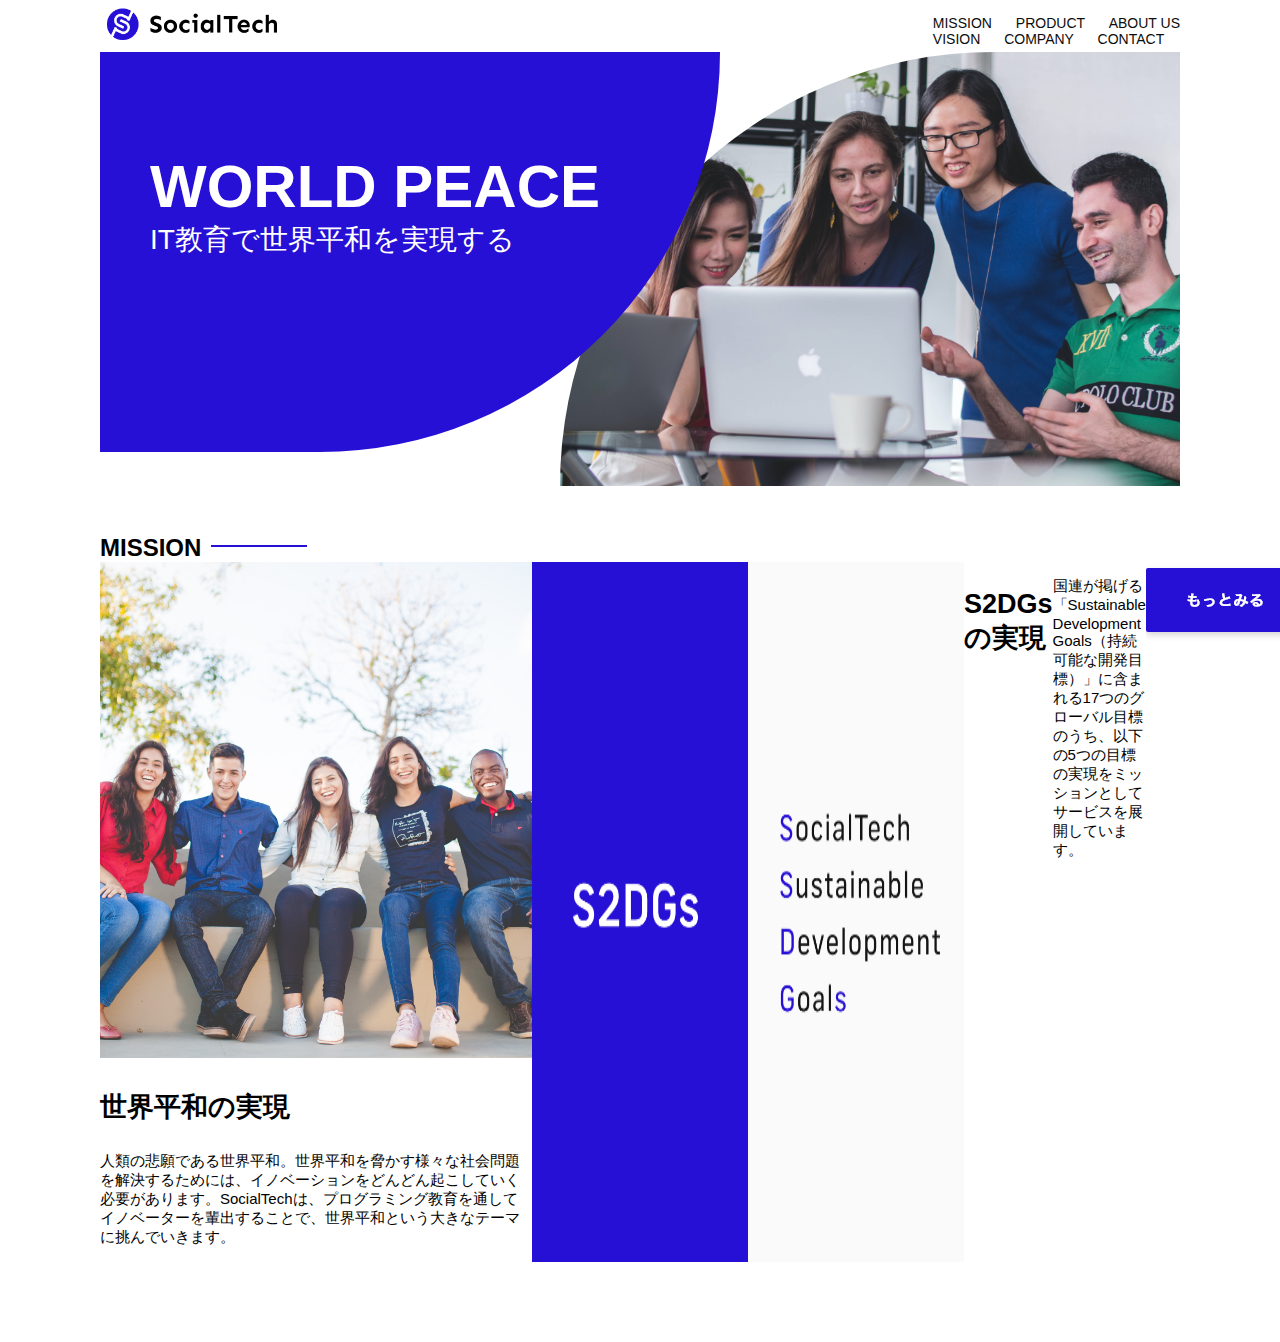
==== socialtech/index.html @ 605e104d "フォルダをアップロードしました" ====
<!DOCTYPE html>
<html>
<head>
  <title>SocialTech</title>
  <meta charset="utf-8">
  <meta name="description" content="SocialTechはEdTech業界のリーディングカンパニーを目指します。">
  <meta name="viewport" content="width=device-width, initial-scale=1.0">
  <link rel="stylesheet" href="style.css">
</head>

<body>
    <!-- ヘッダー -->
    <header>
      <!-- ロゴ -->
      <a href="index.html" id="logo"><img src="images/logo.png" alt="トップページに戻る"></a>
    
    <!-- PC用ナビゲーション -->
      <nav id="nav-pc">
        <a href="mission.html">MISSION</a>
        <a href="product.html">PRODUCT</a>
        <a href="index.html#aboutus">ABOUT US</a>
        <!-- 以下の場所までスクロールされる -->
          <section id="aboutus">
          </section>
        <a href="index.html#vision">VISION</a>
        <a href="index.html#company">COMPANY</a>
        <a href="index.html#contact">CONTACT</a>
      </nav>
    </header>

    <main>
      <article>
        <!-- メインビジュアル -->
        <section id="main-visual">
          <div id="main-message">
            <h1>WORLD PEACE</h1>
            <p>IT教育で世界平和を実現する</p>
          </div>
          <img src="images/index/index-main.png" alt="PCの周りに集まる多国籍の仲間たち">
        </section>

        <!-- ミッション -->
        <section id="mission">
          <h2 class="index-h2">MISSION</h2>
          <div id="mission-flex">
            <div>
              <img id="mission-photo" src="images/index/index-mission.png" alt="屋外のベンチで写真を撮影する多国籍の仲間たち">              
              <h3>世界平和の実現</h3>
              <p>
                人類の悲願である世界平和。世界平和を脅かす様々な社会問題を解決するためには、イノベーションをどんどん起こしていく必要があります。SocialTechは、プログラミング教育を通してイノベーターを輩出することで、世界平和という大きなテーマに挑んでいきます。
              </p>
           </div>
            <img id="s2dgs" src="images/index/s2dgs.png" alt="S2DGs">
            <h3>S2DGsの実現</h3>
            <p>国連が掲げる「Sustainable Development Goals（持続可能な開発目標）」に含まれる17つのグローバル目標のうち、以下の5つの目標の実現をミッションとしてサービスを展開しています。</p>
              <a href="mission.html">
                <img src="images/button-more.png" alt="もっとみる">
                </a>
           <div>
           </div>
         </div>
       </section>
     </article>
   </main>
 </body>
 
 </html>
 

              </p>
            </div>
            <div>
            </div>
          </div>
        </section>

      </article>

      

    </main>

</body>




</html>
---- socialtech/style.css ----
/* PC、スマホ共通スタイル */
  body {
    font-family: "Source Sans Pro","Hiragino Kaku Gothic ProN", Meiryo, Arial, sans-serif;
  }
  
  p {
    font-size: 15px;
  }

/* ==============
PC用のスタイル
==================*/
/* 横幅設定 */
  body {
    max-width: 1080px;
    min-width: 960px;
    margin: 0 auto 0 auto;
  }

  /* ヘッダー */
  header {
    display: flex;
    justify-content: space-between;
  }
/* ナビゲーションのレイアウト */
  #nav-pc {
    font-size: 14px;
    padding-top: 15px;
  }
/* ナビゲーションのリンクの装飾設定 */
  #nav-pc > a {
    text-decoration: none;
    margin-left: 20px;
  }

  #nav-pc > a:link {
    color: #0d0d0d;
  }

  #nav-pc > a:visited {
    color: #0d0d0d;
  }

  #nav-pc > a:hover {
    color: #0d0d0d;
    text-decoration: underline;
  }

  #nav-pc > a:active {
    color: #0d0d0d;
  }

  /* メインビジュアル */
  #main-visual {
    position: relative;
    height: 400px;
  }

  #main-message {
    position: absolute;
    top: 0;
    left: 0;
    background-color: #2710d5;
    color: #ffffff;
    border-radius: 0 0 476px 0;
    max-width: 620px;
    height: 100%;
    width: 100%;
    z-index: 11;
  }

  #main-message > h1 {
    font-size: 60px;
    font-weight: bold;
    margin: 100px 0 0 50px;
  }

  #main-message > p {
    font-size: 28px;
    margin: 0 0 0 50px;
  }

  #main-visual > img {
    max-width: 620px;
    border-radius: 476px 0 0 0;
    position: absolute;
    top: 0;
    right: 0;
    z-index: 10;
  }

  /* 見出し */
  h2 {
    margin: 40px 0 0 0;
  }

  h2::after {
    content: url(images/line.png);
    margin-left: 10px;
  }

  h3 {
    font-size: 27px;
  }

  /*  ミッション */
  #mission {
    margin: 80px auto 80px auto;
    width: 100%;
  }

  #mission-flex {
    width: 100%;
    display: flex;
  }
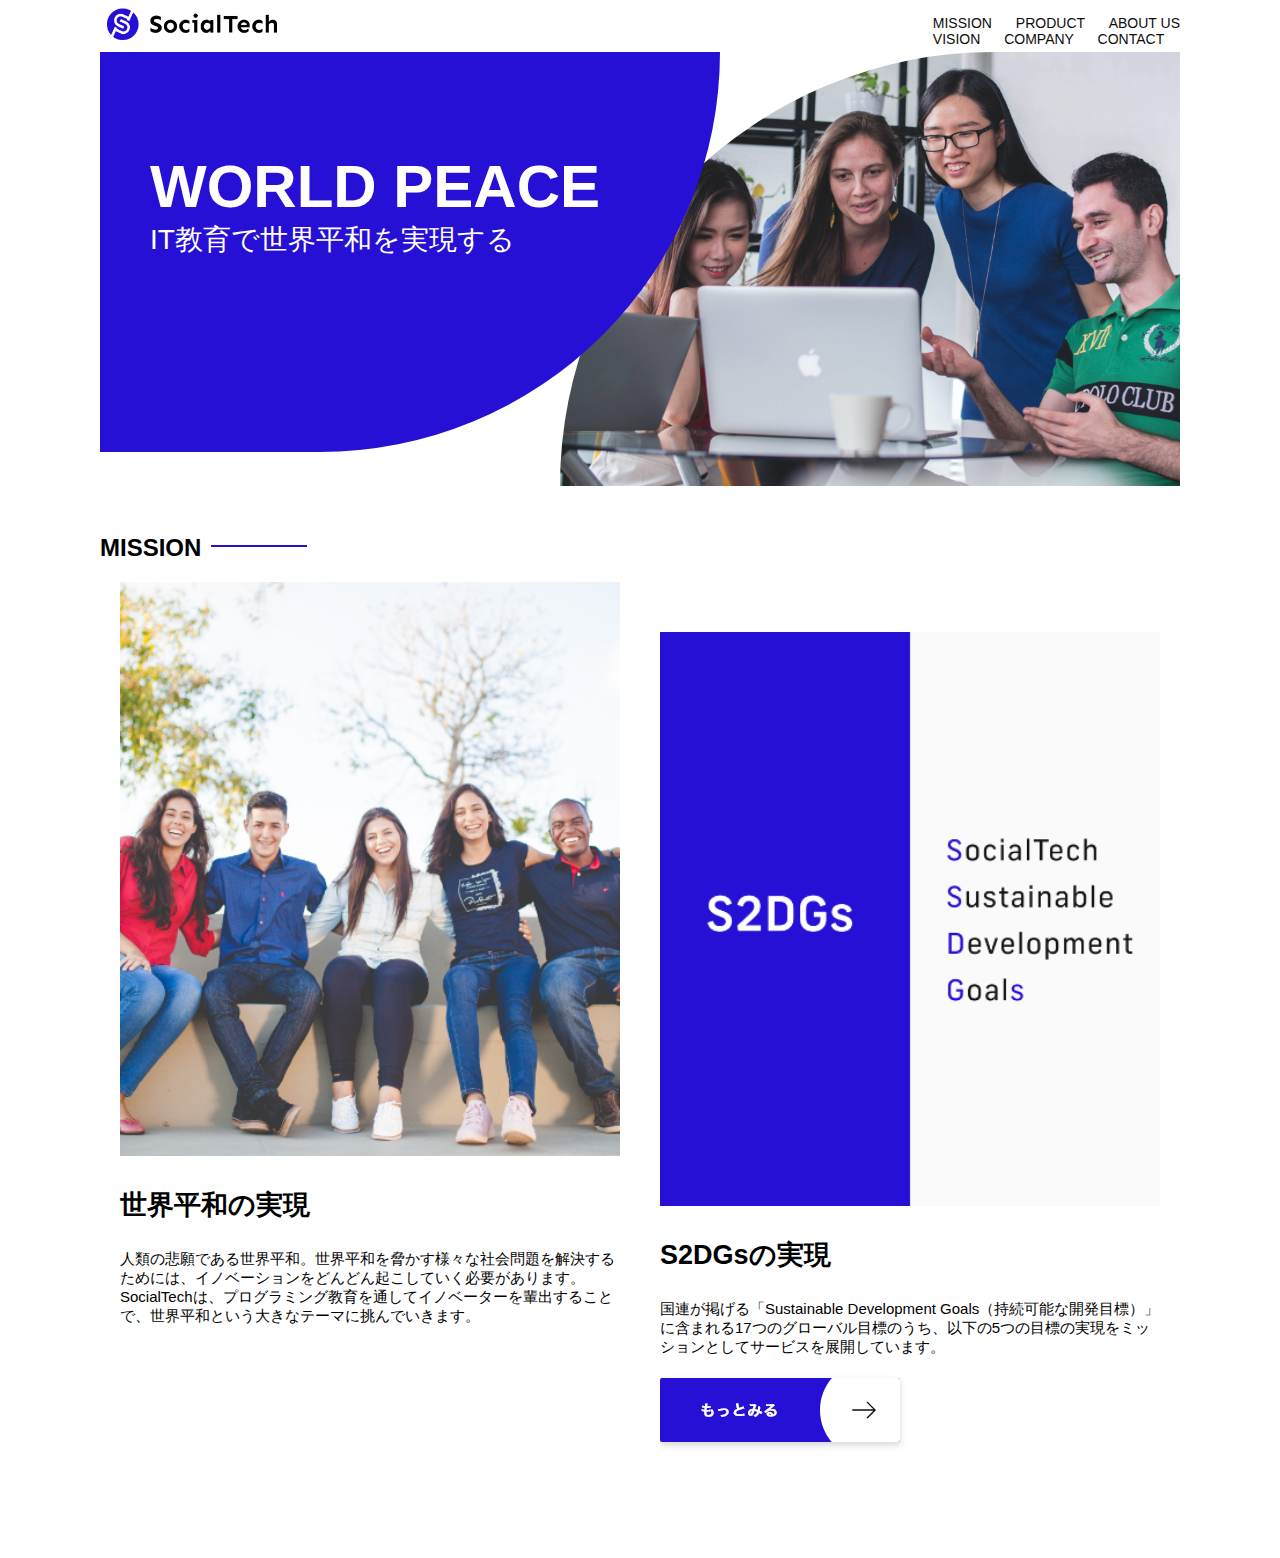
==== commit aa42eb09: "フォルダをアップロード" ====
--- a/socialtech/index.html
+++ b/socialtech/index.html
@@ -50,13 +50,14 @@
                 人類の悲願である世界平和。世界平和を脅かす様々な社会問題を解決するためには、イノベーションをどんどん起こしていく必要があります。SocialTechは、プログラミング教育を通してイノベーターを輩出することで、世界平和という大きなテーマに挑んでいきます。
               </p>
            </div>
+           <div>
             <img id="s2dgs" src="images/index/s2dgs.png" alt="S2DGs">
             <h3>S2DGsの実現</h3>
             <p>国連が掲げる「Sustainable Development Goals（持続可能な開発目標）」に含まれる17つのグローバル目標のうち、以下の5つの目標の実現をミッションとしてサービスを展開しています。</p>
               <a href="mission.html">
                 <img src="images/button-more.png" alt="もっとみる">
                 </a>
-           <div>
+           
            </div>
          </div>
        </section>
--- a/socialtech/style.css
+++ b/socialtech/style.css
@@ -112,4 +112,18 @@
   #mission-flex {
     width: 100%;
     display: flex;
-  }+  }
+
+  #mission-flex > div {
+    width: 50%;
+    margin: 20px;
+  }
+
+  #mission-photo {
+    width: 100%;
+  }
+
+  #s2dgs {
+    margin-top: 50px;
+    width: 100%;
+   }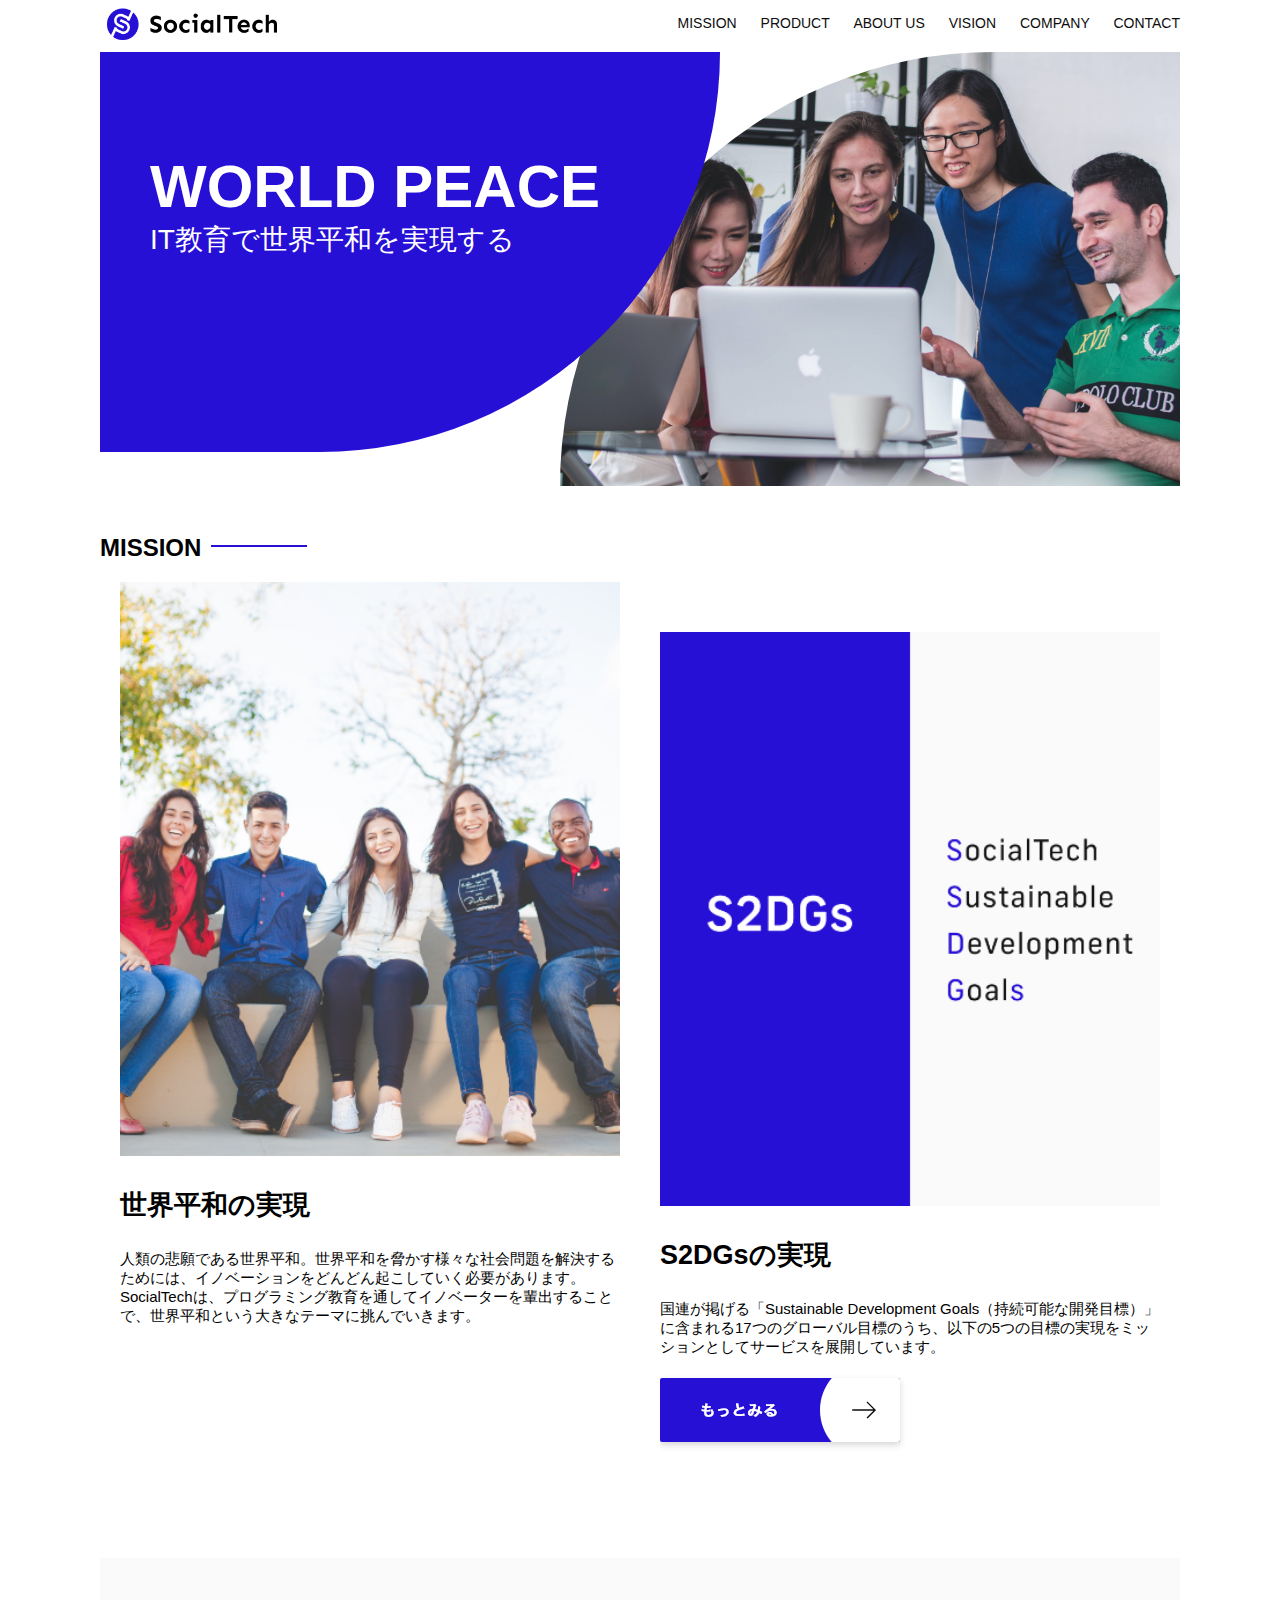
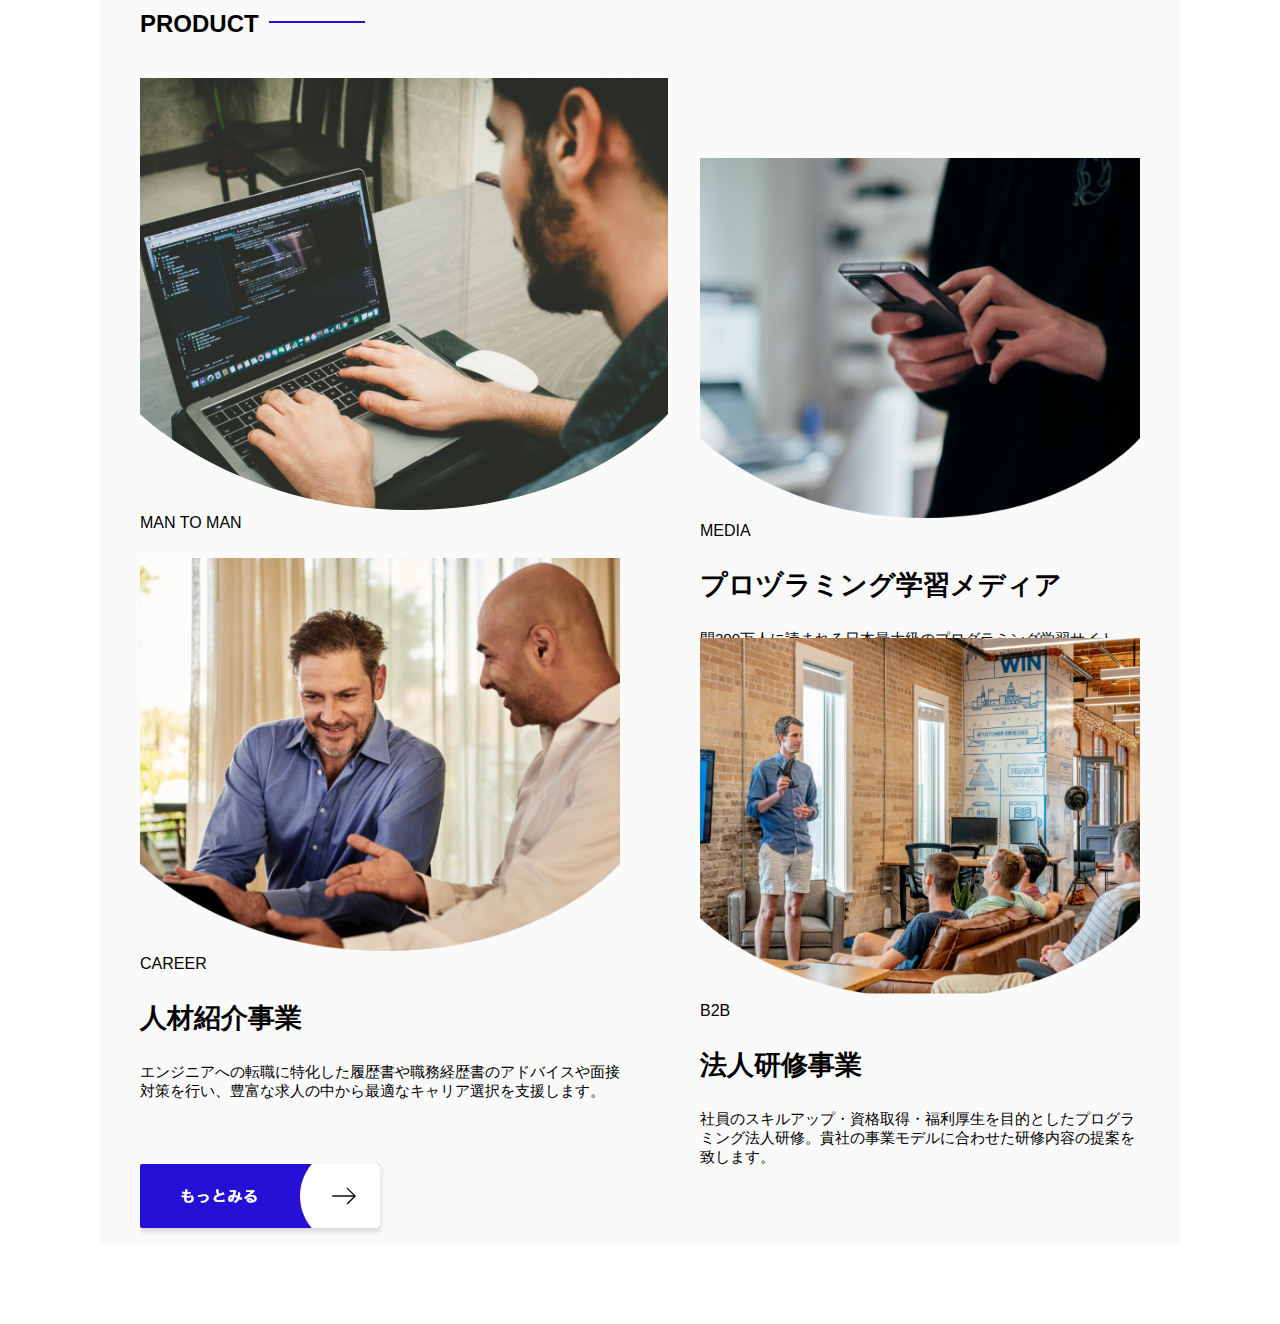
==== commit ffe3d0da: "フォルダをアップロードしました" ====
--- a/socialtech/index.html
+++ b/socialtech/index.html
@@ -18,10 +18,7 @@
       <nav id="nav-pc">
         <a href="mission.html">MISSION</a>
         <a href="product.html">PRODUCT</a>
-        <a href="index.html#aboutus">ABOUT US</a>
-        <!-- 以下の場所までスクロールされる -->
-          <section id="aboutus">
-          </section>
+        <a href="index.html#aboutus">ABOUT US</a>          
         <a href="index.html#vision">VISION</a>
         <a href="index.html#company">COMPANY</a>
         <a href="index.html#contact">CONTACT</a>
@@ -61,6 +58,56 @@
            </div>
          </div>
        </section>
+      <!-- プロダクト -->
+      <section id="product">
+        <h2 class="index-h2">PRODUCT</h2>
+        <div>
+          <div id="product-left">
+            <div>
+            <img class=product-photo" src="images/index/index-mantoman.png" alt="PCでコードを書く男性">
+            <div class="product-explain">
+              <span>MAN TO MAN</span>
+              <h3>プログラミング教育</h3>
+              <p>2013年より日本で唯一の専属講師によるマンツーマンのプログラミングレッスンを開始。AI/人工知能やウェブデザインの学習も可能です。</p>
+            </div>          
+          </div>
+          <div>
+            <img class="product-photo" src="images/index/index-career.png" alt="笑顔で話し合う2人の男性">
+            <div class="product-explain">
+              <span>CAREER</span>
+              <h3>人材紹介事業</h3>
+              <p>エンジニアへの転職に特化した履歴書や職務経歴書のアドバイスや面接対策を行い、豊富な求人の中から最適なキャリア選択を支援します。</p>
+            </div>
+          </div>
+        </div>
+
+          <div id="product-right">
+            <div>
+              <img class="product-photo" src="images/index/index-media.png" alt="スマートフォンを操作する人">
+              <div class="product-explain">
+                <span>MEDIA</span>
+                <h3>プロヅラミング学習メディア</h3>
+                <p>間200万人に読まれる日本最大級のプログラミング学習サイト「SocialTech Blog」やYouTubeチャンネルにて学習情報を発信しています。</p>
+              </div>
+            </div>
+            <div>
+              <img class="product-photo" src="images/index/index-b2b.png" alt="講演中の男性とそれを聴く人々">
+              <div class="product-explain">
+                <span>B2B</span>
+                <h3>法人研修事業</h3>
+                <p>社員のスキルアップ・資格取得・福利厚生を目的としたプログラミング法人研修。貴社の事業モデルに合わせた研修内容の提案を致します。</p>
+              </div>
+            </div>
+          </div>
+        </div>
+        <div>
+          <a id="product-more" href="product.html">
+            <img src="images/button-more.png" alt="もっと見る">
+          </a>
+        </div>
+      </section>
+
+
      </article>
    </main>
  </body>
--- a/socialtech/style.css
+++ b/socialtech/style.css
@@ -126,4 +126,47 @@
   #s2dgs {
     margin-top: 50px;
     width: 100%;
-   }+   }
+
+  /* プロダクト */
+  #product {
+    background-color: #fafafa;
+    margin: 80px 0 80px 0;
+    padding: 10px 40px 0px 40px;
+  }
+
+  /* 外枠 */
+  #product > div {
+    margin-top: 40px;
+    display: flex;
+  }
+  /* 左のカラム */
+  #product-left {
+    width: 50%;
+    margin-right: 20px;
+  }
+
+  /* 右のカラム */
+  #product-right {
+    width: 50%;
+    margin-left: 20px;
+    margin-top: 80px;
+  }
+
+  /* 画像＋説明の枠 */
+  #product-left > div {
+    position: relative;
+    height: 480px;
+    margin-right: 20px;
+  }
+
+  #product-right > div {
+    position: relative;
+    height: 480px;
+    margin-left: 20px;
+  }
+
+  /* 画像 */
+  .product-photo {
+    width: 100%;
+  }